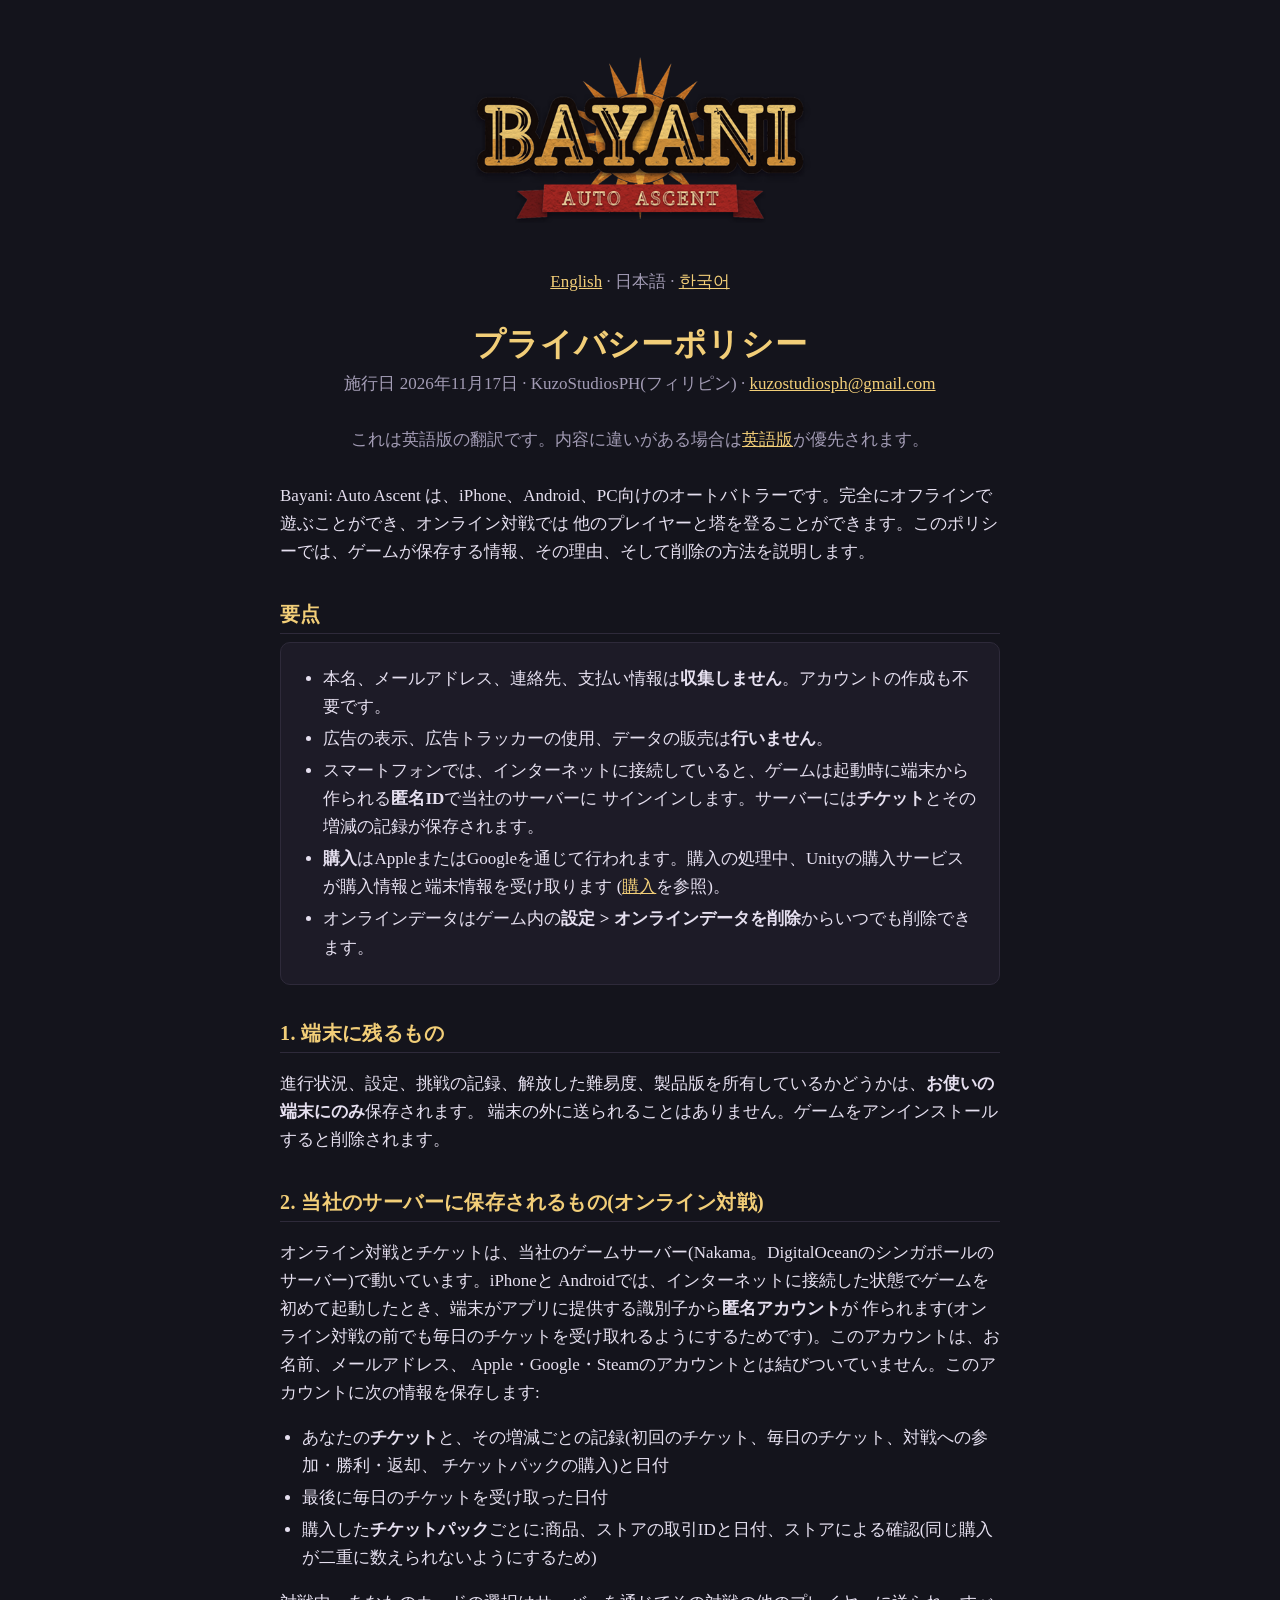
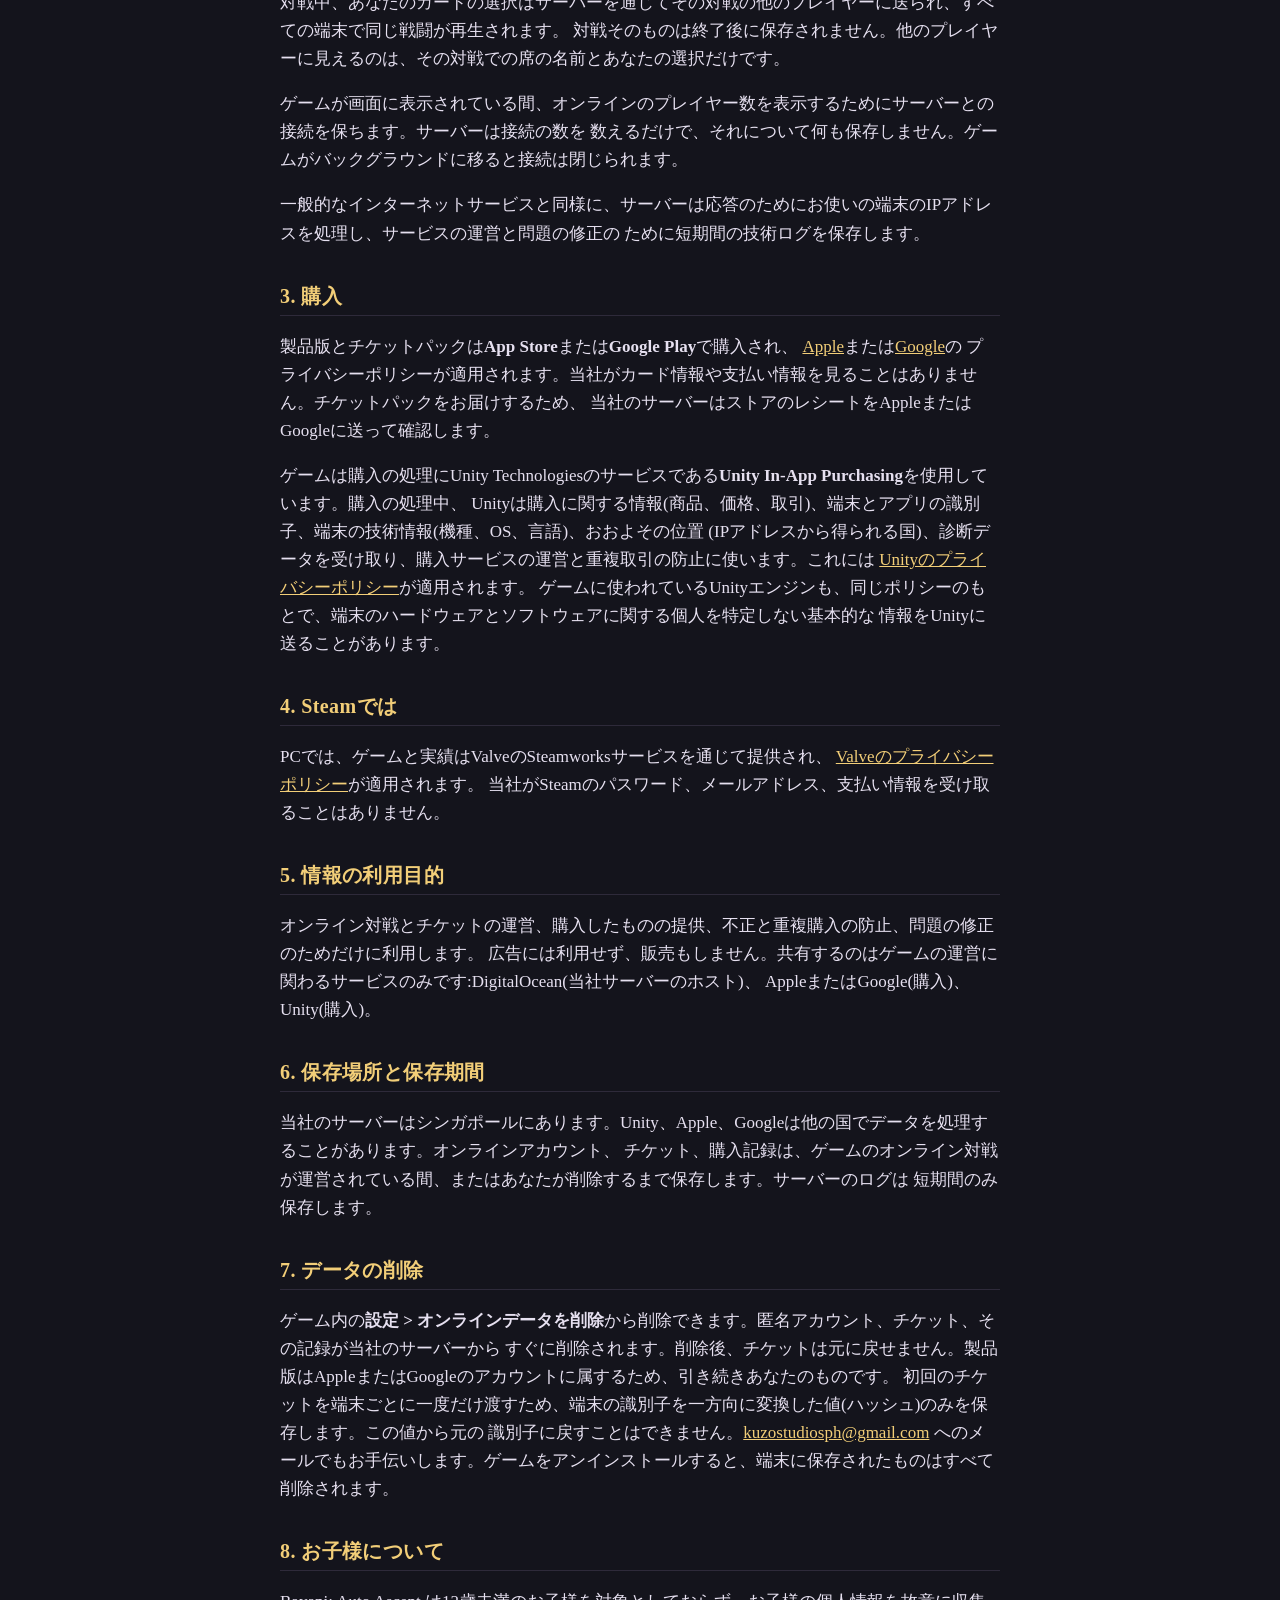
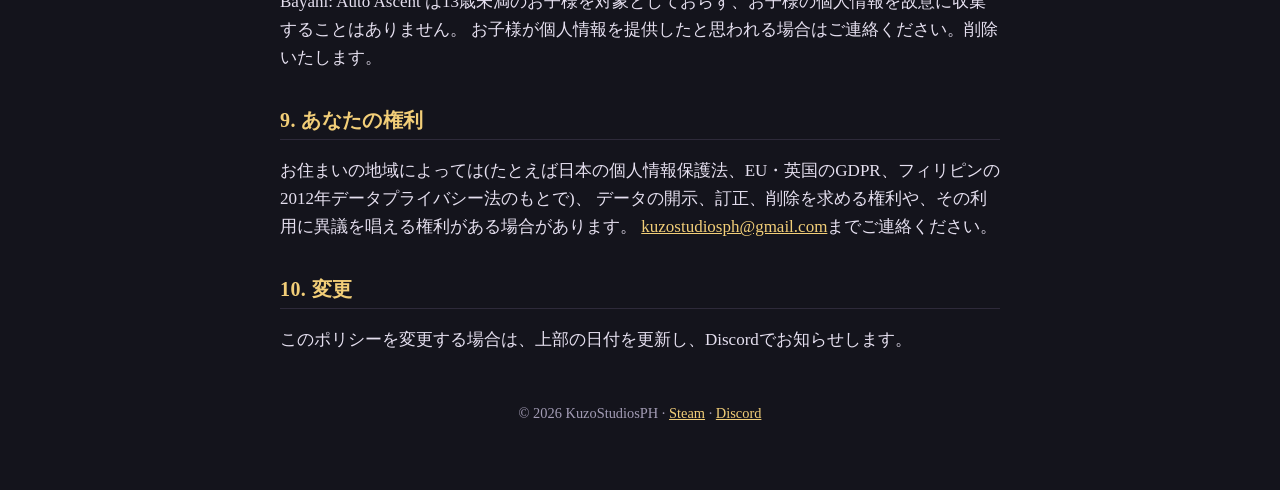
==== bayani/privacy/ja/index.html @ 20b79196 "Bayani privacy policy in Japanese and Korean, linked from the English page Co-Authored-By: Claude Op" ====
<!doctype html>
<html lang="ja">
<head>
  <meta charset="utf-8">
  <meta name="viewport" content="width=device-width, initial-scale=1">
  <title>プライバシーポリシー · Bayani: Auto Ascent</title>
  <meta name="description" content="Bayani: Auto Ascent が保存する情報、その理由、削除の方法。">
  <link rel="alternate" hreflang="en" href="https://kuzostudiosph.github.io/bayani/privacy/">
  <link rel="alternate" hreflang="ko" href="https://kuzostudiosph.github.io/bayani/privacy/ko/">
  <link rel="stylesheet" href="../../../assets/style.css">
</head>
<body>
<main>
  <img class="logo" src="../../../assets/bayani-logo.png" alt="Bayani: Auto Ascent">
  <p class="meta"><a href="../">English</a> · 日本語 · <a href="../ko/">한국어</a></p>
  <h1>プライバシーポリシー</h1>
  <p class="meta">施行日 2026年11月17日 · KuzoStudiosPH(フィリピン) ·
    <a href="mailto:kuzostudiosph@gmail.com">kuzostudiosph@gmail.com</a></p>
  <p class="meta">これは英語版の翻訳です。内容に違いがある場合は<a href="../">英語版</a>が優先されます。</p>

  <p>Bayani: Auto Ascent は、iPhone、Android、PC向けのオートバトラーです。完全にオフラインで遊ぶことができ、オンライン対戦では
    他のプレイヤーと塔を登ることができます。このポリシーでは、ゲームが保存する情報、その理由、そして削除の方法を説明します。</p>

  <h2>要点</h2>
  <div class="card">
    <ul>
      <li>本名、メールアドレス、連絡先、支払い情報は<strong>収集しません</strong>。アカウントの作成も不要です。</li>
      <li>広告の表示、広告トラッカーの使用、データの販売は<strong>行いません</strong>。</li>
      <li>スマートフォンでは、インターネットに接続していると、ゲームは起動時に端末から作られる<strong>匿名ID</strong>で当社のサーバーに
        サインインします。サーバーには<strong>チケット</strong>とその増減の記録が保存されます。</li>
      <li><strong>購入</strong>はAppleまたはGoogleを通じて行われます。購入の処理中、Unityの購入サービスが購入情報と端末情報を受け取ります
        (<a href="#purchases">購入</a>を参照)。</li>
      <li>オンラインデータはゲーム内の<strong>設定 &gt; オンラインデータを削除</strong>からいつでも削除できます。</li>
    </ul>
  </div>

  <h2>1. 端末に残るもの</h2>
  <p>進行状況、設定、挑戦の記録、解放した難易度、製品版を所有しているかどうかは、<strong>お使いの端末にのみ</strong>保存されます。
    端末の外に送られることはありません。ゲームをアンインストールすると削除されます。</p>

  <h2>2. 当社のサーバーに保存されるもの(オンライン対戦)</h2>
  <p>オンライン対戦とチケットは、当社のゲームサーバー(Nakama。DigitalOceanのシンガポールのサーバー)で動いています。iPhoneと
    Androidでは、インターネットに接続した状態でゲームを初めて起動したとき、端末がアプリに提供する識別子から<strong>匿名アカウント</strong>が
    作られます(オンライン対戦の前でも毎日のチケットを受け取れるようにするためです)。このアカウントは、お名前、メールアドレス、
    Apple・Google・Steamのアカウントとは結びついていません。このアカウントに次の情報を保存します:</p>
  <ul>
    <li>あなたの<strong>チケット</strong>と、その増減ごとの記録(初回のチケット、毎日のチケット、対戦への参加・勝利・返却、
      チケットパックの購入)と日付</li>
    <li>最後に毎日のチケットを受け取った日付</li>
    <li>購入した<strong>チケットパック</strong>ごとに:商品、ストアの取引IDと日付、ストアによる確認(同じ購入が二重に数えられないようにするため)</li>
  </ul>
  <p>対戦中、あなたのカードの選択はサーバーを通じてその対戦の他のプレイヤーに送られ、すべての端末で同じ戦闘が再生されます。
    対戦そのものは終了後に保存されません。他のプレイヤーに見えるのは、その対戦での席の名前とあなたの選択だけです。</p>
  <p>ゲームが画面に表示されている間、オンラインのプレイヤー数を表示するためにサーバーとの接続を保ちます。サーバーは接続の数を
    数えるだけで、それについて何も保存しません。ゲームがバックグラウンドに移ると接続は閉じられます。</p>
  <p>一般的なインターネットサービスと同様に、サーバーは応答のためにお使いの端末のIPアドレスを処理し、サービスの運営と問題の修正の
    ために短期間の技術ログを保存します。</p>

  <h2 id="purchases">3. 購入</h2>
  <p>製品版とチケットパックは<strong>App Store</strong>または<strong>Google Play</strong>で購入され、
    <a href="https://www.apple.com/legal/privacy/">Apple</a>または<a href="https://policies.google.com/privacy">Google</a>の
    プライバシーポリシーが適用されます。当社がカード情報や支払い情報を見ることはありません。チケットパックをお届けするため、
    当社のサーバーはストアのレシートをAppleまたはGoogleに送って確認します。</p>
  <p>ゲームは購入の処理にUnity Technologiesのサービスである<strong>Unity In-App Purchasing</strong>を使用しています。購入の処理中、
    Unityは購入に関する情報(商品、価格、取引)、端末とアプリの識別子、端末の技術情報(機種、OS、言語)、おおよその位置
    (IPアドレスから得られる国)、診断データを受け取り、購入サービスの運営と重複取引の防止に使います。これには
    <a href="https://unity.com/legal/game-player-and-app-user-privacy-policy">Unityのプライバシーポリシー</a>が適用されます。
    ゲームに使われているUnityエンジンも、同じポリシーのもとで、端末のハードウェアとソフトウェアに関する個人を特定しない基本的な
    情報をUnityに送ることがあります。</p>

  <h2>4. Steamでは</h2>
  <p>PCでは、ゲームと実績はValveのSteamworksサービスを通じて提供され、
    <a href="https://store.steampowered.com/privacy_agreement/">Valveのプライバシーポリシー</a>が適用されます。
    当社がSteamのパスワード、メールアドレス、支払い情報を受け取ることはありません。</p>

  <h2>5. 情報の利用目的</h2>
  <p>オンライン対戦とチケットの運営、購入したものの提供、不正と重複購入の防止、問題の修正のためだけに利用します。
    広告には利用せず、販売もしません。共有するのはゲームの運営に関わるサービスのみです:DigitalOcean(当社サーバーのホスト)、
    AppleまたはGoogle(購入)、Unity(購入)。</p>

  <h2>6. 保存場所と保存期間</h2>
  <p>当社のサーバーはシンガポールにあります。Unity、Apple、Googleは他の国でデータを処理することがあります。オンラインアカウント、
    チケット、購入記録は、ゲームのオンライン対戦が運営されている間、またはあなたが削除するまで保存します。サーバーのログは
    短期間のみ保存します。</p>

  <h2 id="deleting">7. データの削除</h2>
  <p>ゲーム内の<strong>設定 &gt; オンラインデータを削除</strong>から削除できます。匿名アカウント、チケット、その記録が当社のサーバーから
    すぐに削除されます。削除後、チケットは元に戻せません。製品版はAppleまたはGoogleのアカウントに属するため、引き続きあなたのものです。
    初回のチケットを端末ごとに一度だけ渡すため、端末の識別子を一方向に変換した値(ハッシュ)のみを保存します。この値から元の
    識別子に戻すことはできません。<a href="mailto:kuzostudiosph@gmail.com?subject=Bayani%20data%20deletion">kuzostudiosph@gmail.com</a>
    へのメールでもお手伝いします。ゲームをアンインストールすると、端末に保存されたものはすべて削除されます。</p>

  <h2>8. お子様について</h2>
  <p>Bayani: Auto Ascent は13歳未満のお子様を対象としておらず、お子様の個人情報を故意に収集することはありません。
    お子様が個人情報を提供したと思われる場合はご連絡ください。削除いたします。</p>

  <h2>9. あなたの権利</h2>
  <p>お住まいの地域によっては(たとえば日本の個人情報保護法、EU・英国のGDPR、フィリピンの2012年データプライバシー法のもとで)、
    データの開示、訂正、削除を求める権利や、その利用に異議を唱える権利がある場合があります。
    <a href="mailto:kuzostudiosph@gmail.com">kuzostudiosph@gmail.com</a>までご連絡ください。</p>

  <h2>10. 変更</h2>
  <p>このポリシーを変更する場合は、上部の日付を更新し、Discordでお知らせします。</p>

  <footer>
    © 2026 KuzoStudiosPH ·
    <a href="https://store.steampowered.com/app/5550750/">Steam</a> ·
    <a href="https://discord.gg/hMRAE6n7F3">Discord</a>
  </footer>
</main>
</body>
</html>
---- assets/style.css ----
:root {
  --ground: #14141c;
  --paper: #1d1b27;
  --edge: #2e2a3a;
  --text: #e6e0f0;
  --muted: #a39cb5;
  --gold: #f2ce78;
  --gold-deep: #d6963e;
}
* { box-sizing: border-box; }
html { -webkit-text-size-adjust: 100%; }
body {
  margin: 0;
  background: var(--ground);
  color: var(--text);
  font: 17px/1.65 Georgia, "Times New Roman", serif;
}
main { max-width: 760px; margin: 0 auto; padding: 40px 20px 64px; }
a { color: var(--gold); }
a:hover { color: #fff1c8; }
.logo { display: block; width: min(420px, 90%); height: auto; margin: 8px auto 28px; }
h1, h2 { font-weight: 700; letter-spacing: 0.02em; line-height: 1.25; }
h1 { color: var(--gold); font-size: 2rem; text-align: center; margin: 0 0 6px; }
h2 { color: var(--gold); font-size: 1.25rem; margin: 36px 0 8px; padding-bottom: 6px; border-bottom: 1px solid var(--edge); }
.meta { text-align: center; color: var(--muted); margin: 0 0 28px; }
.card { background: var(--paper); border: 1px solid var(--edge); border-radius: 10px; padding: 18px 22px; }
.card ul { margin: 0; padding-left: 1.2em; }
ul { padding-left: 1.3em; }
li { margin: 4px 0; }
.links { text-align: center; margin: 28px 0; display: flex; gap: 12px; justify-content: center; flex-wrap: wrap; }
.button {
  display: inline-block; padding: 10px 18px; border-radius: 8px; text-decoration: none;
  background: linear-gradient(var(--gold), var(--gold-deep)); color: #2a1a0a; font-weight: 700;
}
.button.quiet { background: var(--paper); color: var(--gold); border: 1px solid var(--edge); }
.tagline { text-align: center; color: var(--muted); font-style: italic; margin: -12px 0 24px; }
footer { margin-top: 48px; text-align: center; color: var(--muted); font-size: 0.9rem; }
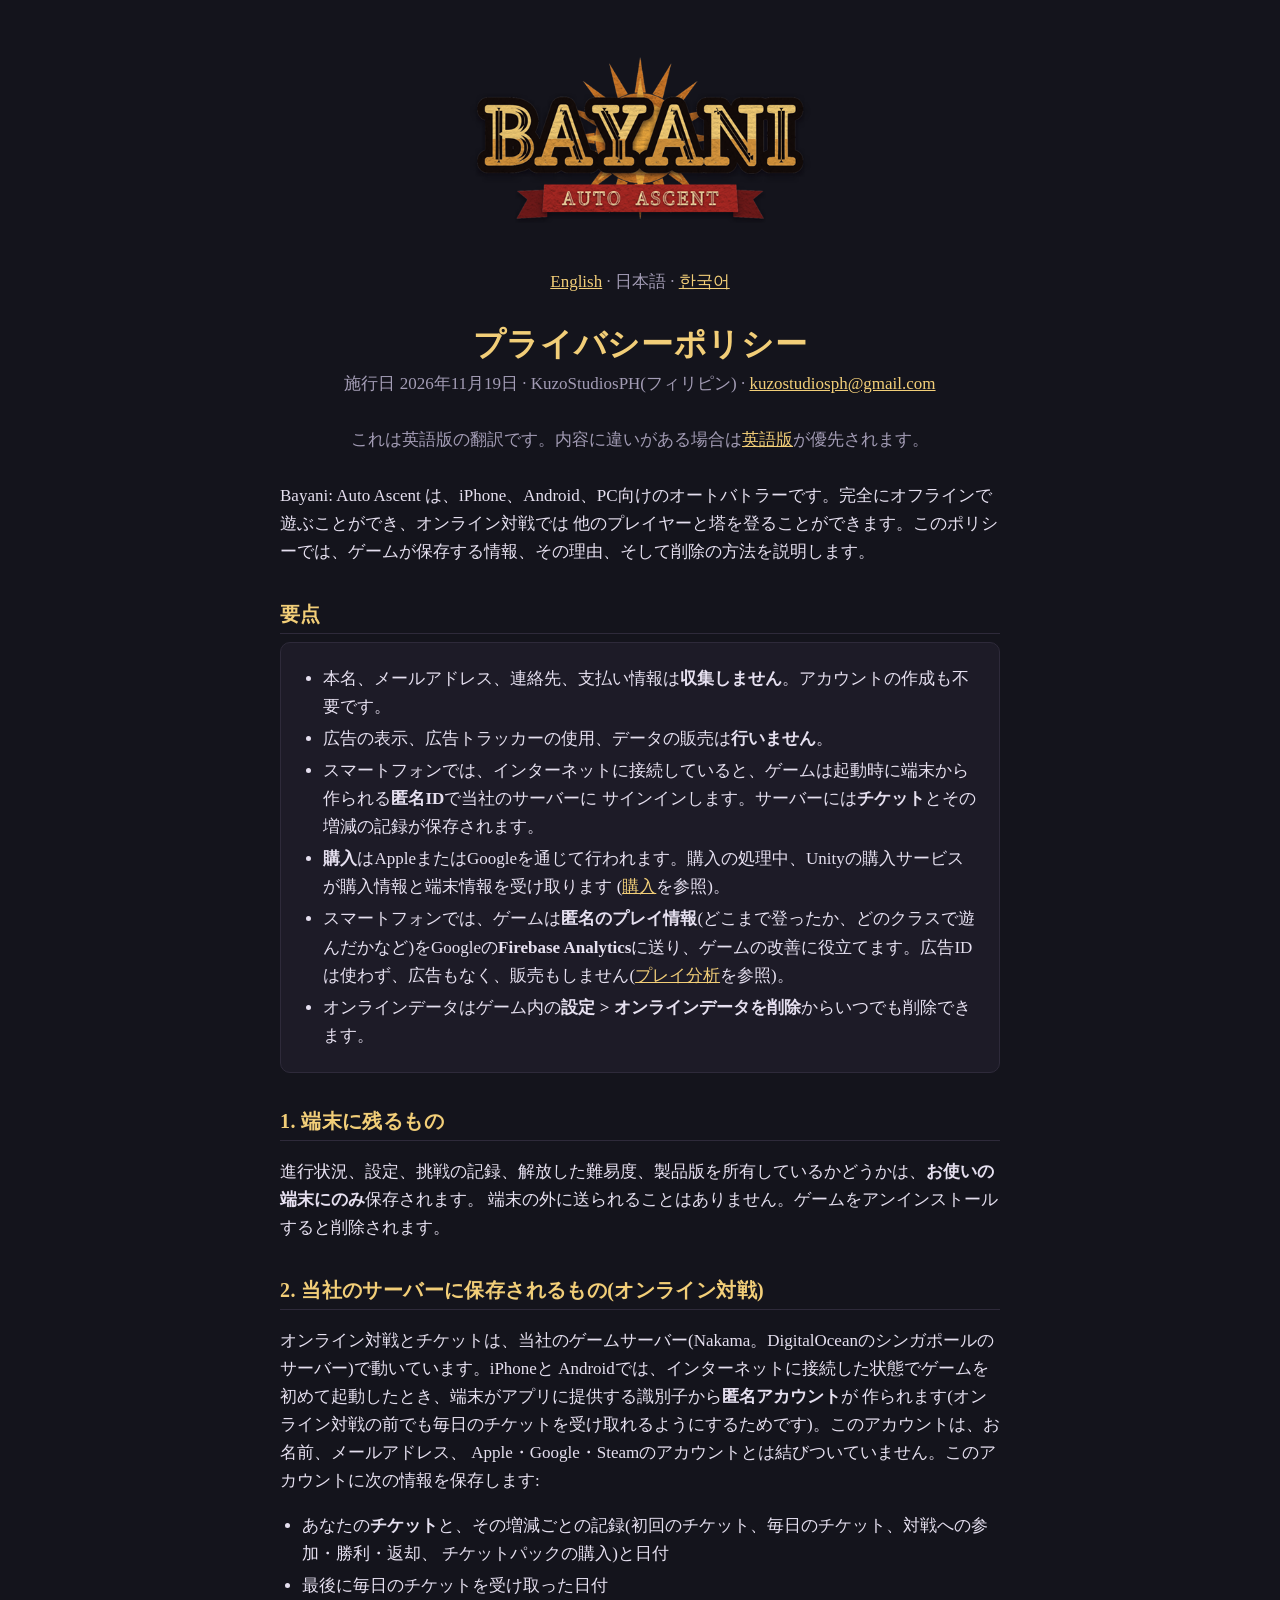
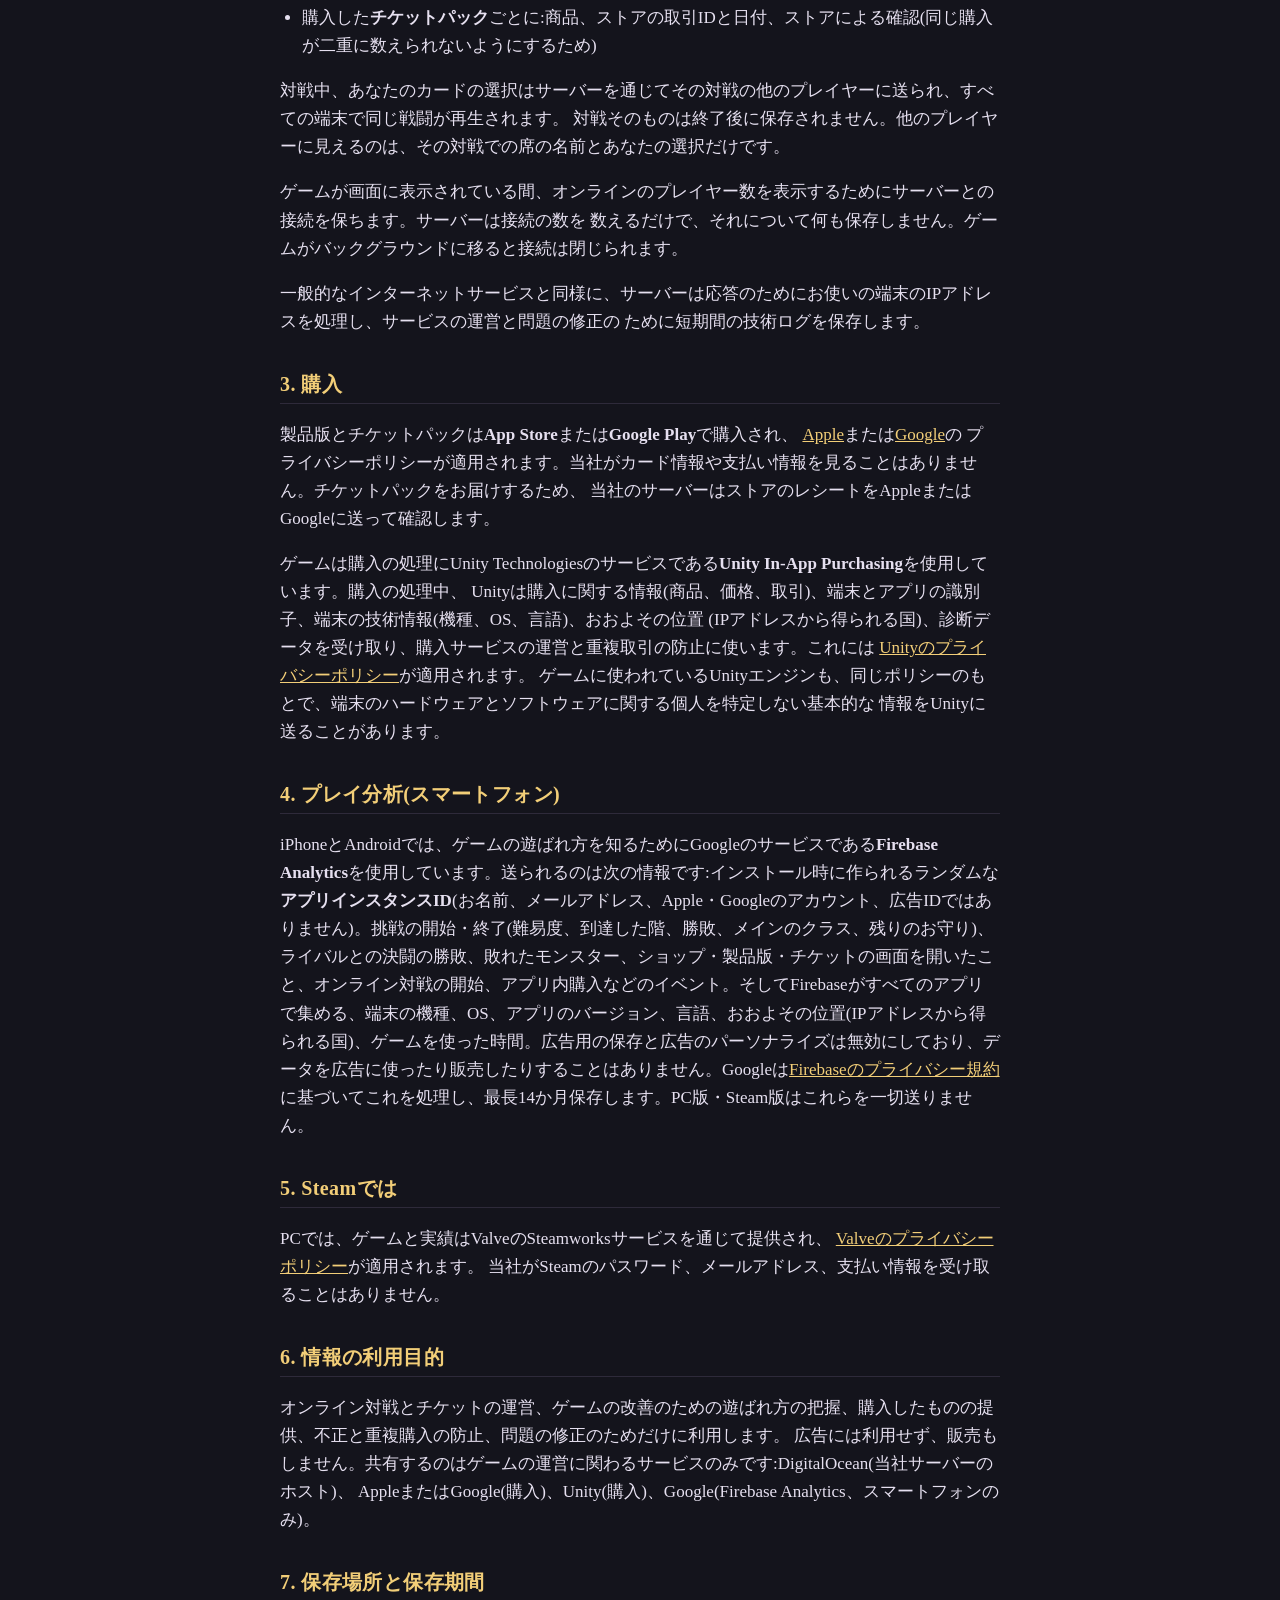
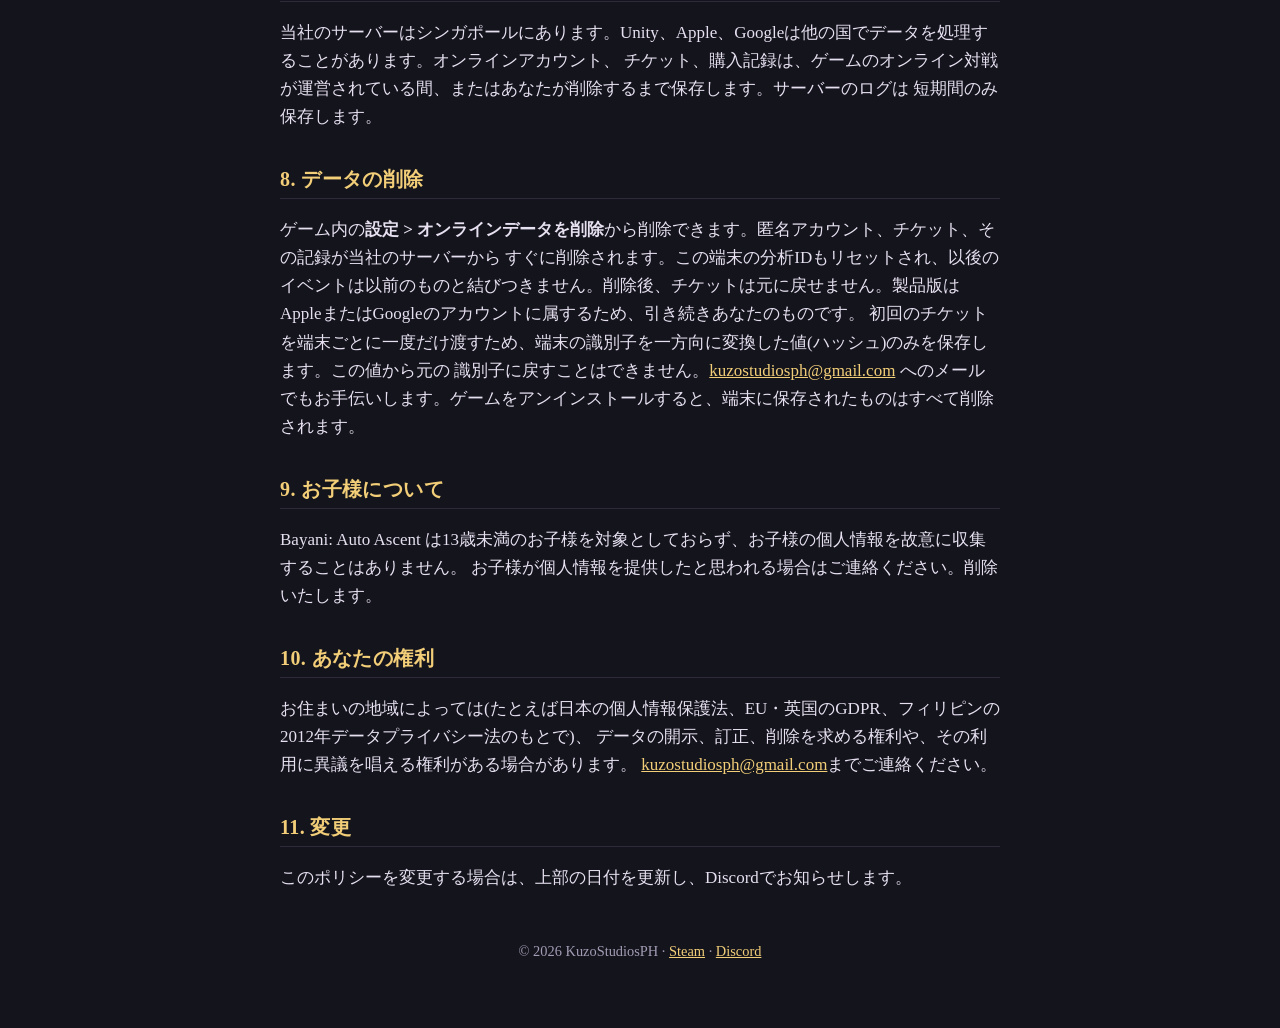
==== commit fd4a52a1: "Bayani privacy: gameplay analytics with Firebase on phones (en, ja, ko) Co-Authored-By: Claude Opus " ====
--- a/bayani/privacy/ja/index.html
+++ b/bayani/privacy/ja/index.html
@@ -14,7 +14,7 @@
   <img class="logo" src="../../../assets/bayani-logo.png" alt="Bayani: Auto Ascent">
   <p class="meta"><a href="../">English</a> · 日本語 · <a href="../ko/">한국어</a></p>
   <h1>プライバシーポリシー</h1>
-  <p class="meta">施行日 2026年11月17日 · KuzoStudiosPH(フィリピン) ·
+  <p class="meta">施行日 2026年11月19日 · KuzoStudiosPH(フィリピン) ·
     <a href="mailto:kuzostudiosph@gmail.com">kuzostudiosph@gmail.com</a></p>
   <p class="meta">これは英語版の翻訳です。内容に違いがある場合は<a href="../">英語版</a>が優先されます。</p>
 
@@ -30,6 +30,7 @@
         サインインします。サーバーには<strong>チケット</strong>とその増減の記録が保存されます。</li>
       <li><strong>購入</strong>はAppleまたはGoogleを通じて行われます。購入の処理中、Unityの購入サービスが購入情報と端末情報を受け取ります
         (<a href="#purchases">購入</a>を参照)。</li>
+      <li>スマートフォンでは、ゲームは<strong>匿名のプレイ情報</strong>(どこまで登ったか、どのクラスで遊んだかなど)をGoogleの<strong>Firebase Analytics</strong>に送り、ゲームの改善に役立てます。広告IDは使わず、広告もなく、販売もしません(<a href="#analytics">プレイ分析</a>を参照)。</li>
       <li>オンラインデータはゲーム内の<strong>設定 &gt; オンラインデータを削除</strong>からいつでも削除できます。</li>
     </ul>
   </div>
@@ -68,38 +69,41 @@
     ゲームに使われているUnityエンジンも、同じポリシーのもとで、端末のハードウェアとソフトウェアに関する個人を特定しない基本的な
     情報をUnityに送ることがあります。</p>
 
-  <h2>4. Steamでは</h2>
+  <h2 id="analytics">4. プレイ分析(スマートフォン)</h2>
+  <p>iPhoneとAndroidでは、ゲームの遊ばれ方を知るためにGoogleのサービスである<strong>Firebase Analytics</strong>を使用しています。送られるのは次の情報です:インストール時に作られるランダムな<strong>アプリインスタンスID</strong>(お名前、メールアドレス、Apple・Googleのアカウント、広告IDではありません)。挑戦の開始・終了(難易度、到達した階、勝敗、メインのクラス、残りのお守り)、ライバルとの決闘の勝敗、敗れたモンスター、ショップ・製品版・チケットの画面を開いたこと、オンライン対戦の開始、アプリ内購入などのイベント。そしてFirebaseがすべてのアプリで集める、端末の機種、OS、アプリのバージョン、言語、おおよその位置(IPアドレスから得られる国)、ゲームを使った時間。広告用の保存と広告のパーソナライズは無効にしており、データを広告に使ったり販売したりすることはありません。Googleは<a href="https://firebase.google.com/support/privacy">Firebaseのプライバシー規約</a>に基づいてこれを処理し、最長14か月保存します。PC版・Steam版はこれらを一切送りません。</p>
+
+  <h2>5. Steamでは</h2>
   <p>PCでは、ゲームと実績はValveのSteamworksサービスを通じて提供され、
     <a href="https://store.steampowered.com/privacy_agreement/">Valveのプライバシーポリシー</a>が適用されます。
     当社がSteamのパスワード、メールアドレス、支払い情報を受け取ることはありません。</p>
 
-  <h2>5. 情報の利用目的</h2>
-  <p>オンライン対戦とチケットの運営、購入したものの提供、不正と重複購入の防止、問題の修正のためだけに利用します。
+  <h2>6. 情報の利用目的</h2>
+  <p>オンライン対戦とチケットの運営、ゲームの改善のための遊ばれ方の把握、購入したものの提供、不正と重複購入の防止、問題の修正のためだけに利用します。
     広告には利用せず、販売もしません。共有するのはゲームの運営に関わるサービスのみです:DigitalOcean(当社サーバーのホスト)、
-    AppleまたはGoogle(購入)、Unity(購入)。</p>
+    AppleまたはGoogle(購入)、Unity(購入)、Google(Firebase Analytics、スマートフォンのみ)。</p>
 
-  <h2>6. 保存場所と保存期間</h2>
+  <h2>7. 保存場所と保存期間</h2>
   <p>当社のサーバーはシンガポールにあります。Unity、Apple、Googleは他の国でデータを処理することがあります。オンラインアカウント、
     チケット、購入記録は、ゲームのオンライン対戦が運営されている間、またはあなたが削除するまで保存します。サーバーのログは
     短期間のみ保存します。</p>
 
-  <h2 id="deleting">7. データの削除</h2>
+  <h2 id="deleting">8. データの削除</h2>
   <p>ゲーム内の<strong>設定 &gt; オンラインデータを削除</strong>から削除できます。匿名アカウント、チケット、その記録が当社のサーバーから
-    すぐに削除されます。削除後、チケットは元に戻せません。製品版はAppleまたはGoogleのアカウントに属するため、引き続きあなたのものです。
+    すぐに削除されます。この端末の分析IDもリセットされ、以後のイベントは以前のものと結びつきません。削除後、チケットは元に戻せません。製品版はAppleまたはGoogleのアカウントに属するため、引き続きあなたのものです。
     初回のチケットを端末ごとに一度だけ渡すため、端末の識別子を一方向に変換した値(ハッシュ)のみを保存します。この値から元の
     識別子に戻すことはできません。<a href="mailto:kuzostudiosph@gmail.com?subject=Bayani%20data%20deletion">kuzostudiosph@gmail.com</a>
     へのメールでもお手伝いします。ゲームをアンインストールすると、端末に保存されたものはすべて削除されます。</p>
 
-  <h2>8. お子様について</h2>
+  <h2>9. お子様について</h2>
   <p>Bayani: Auto Ascent は13歳未満のお子様を対象としておらず、お子様の個人情報を故意に収集することはありません。
     お子様が個人情報を提供したと思われる場合はご連絡ください。削除いたします。</p>
 
-  <h2>9. あなたの権利</h2>
+  <h2>10. あなたの権利</h2>
   <p>お住まいの地域によっては(たとえば日本の個人情報保護法、EU・英国のGDPR、フィリピンの2012年データプライバシー法のもとで)、
     データの開示、訂正、削除を求める権利や、その利用に異議を唱える権利がある場合があります。
     <a href="mailto:kuzostudiosph@gmail.com">kuzostudiosph@gmail.com</a>までご連絡ください。</p>
 
-  <h2>10. 変更</h2>
+  <h2>11. 変更</h2>
   <p>このポリシーを変更する場合は、上部の日付を更新し、Discordでお知らせします。</p>
 
   <footer>
